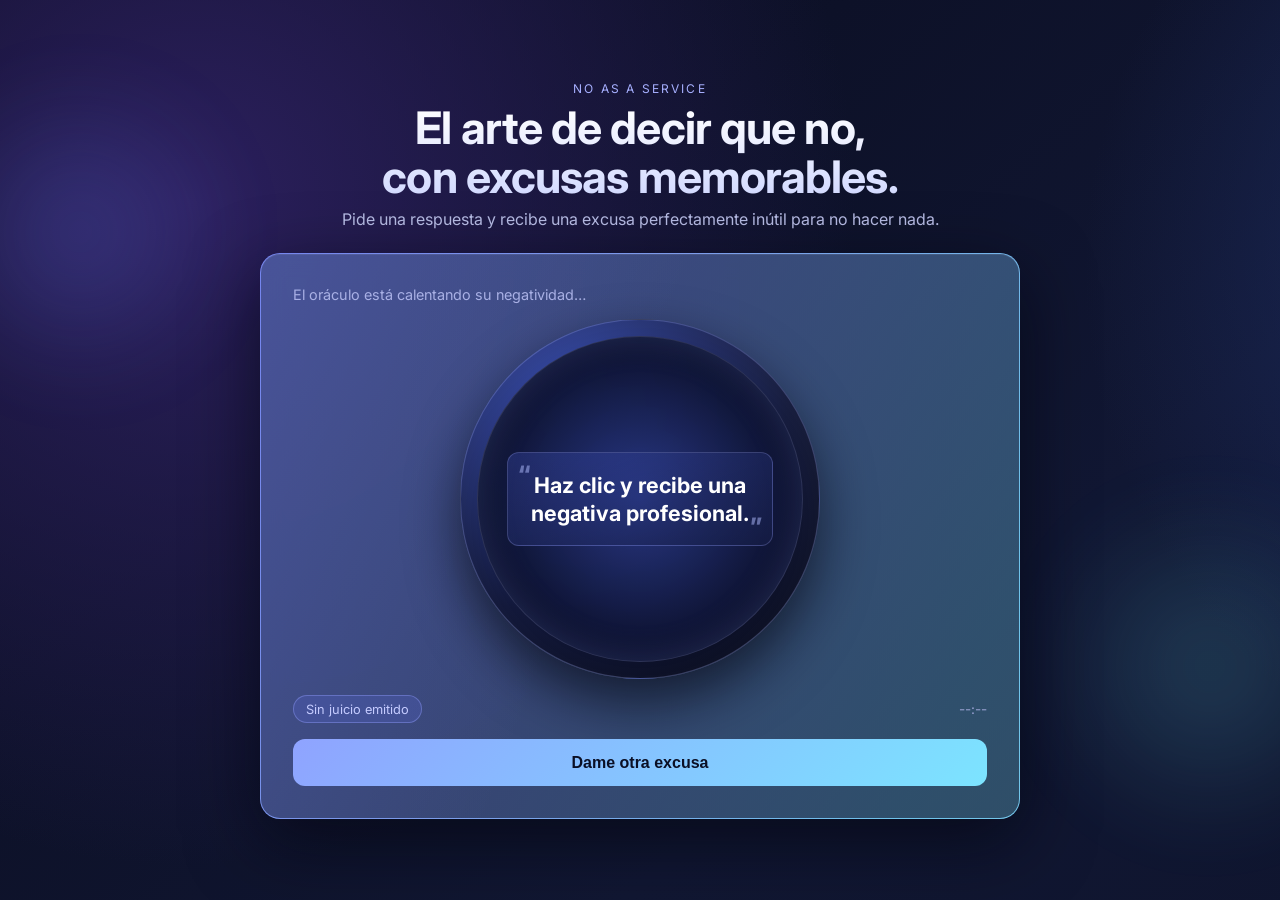
==== index.html @ e0b2ea65 "primer commit" ====
<!DOCTYPE html>
<html lang="es">
<head>
    <meta charset="UTF-8">
    <meta name="viewport" content="width=device-width, initial-scale=1.0">
    <title>No as a Service | Elegante</title>
    <link rel="preconnect" href="https://fonts.googleapis.com">
    <link rel="preconnect" href="https://fonts.gstatic.com" crossorigin>
    <link href="https://fonts.googleapis.com/css2?family=Inter:wght@400;500;600;700;800&display=swap" rel="stylesheet">
    <link rel="stylesheet" href="style.css">
</head>
<body>
    <div class="rain-layer" id="rainLayer" aria-hidden="true"></div>
    <main class="page">
        <section class="hero">
            <p class="eyebrow">No as a Service</p>
            <h1>El arte de decir que no,<br>con excusas memorables.</h1>
            <p class="subtitle">Pide una respuesta y recibe una excusa perfectamente inútil para no hacer nada.</p>
        </section>

        <section class="card" aria-live="polite">
            <p class="status" id="status">El oráculo está calentando su negatividad…</p>
            <div class="fortune-shell">
                <div class="fortune-core">
                    <blockquote class="phrase" id="phrase">Haz clic y recibe una negativa profesional.</blockquote>
                </div>
            </div>
            <p class="reject-stamp" id="rejectStamp" aria-hidden="true">DENEGADO</p>
            <div class="meta">
                <span class="badge" id="source">Sin juicio emitido</span>
                <span class="time" id="time">--:--</span>
            </div>
            <button class="cta" id="nextPhraseBtn" type="button">Dame otra excusa</button>
        </section>
    </main>

    <script src="app.js"></script>
</body>
</html>
---- style.css ----
* {
	box-sizing: border-box;
}

body {
	margin: 0;
	min-height: 100vh;
	font-family: 'Inter', system-ui, -apple-system, Segoe UI, Roboto, sans-serif;
	color: #ecebff;
	background:
		radial-gradient(circle at 10% 15%, #2c205e 0, transparent 32%),
		radial-gradient(circle at 85% 20%, #1e2f66 0, transparent 28%),
		linear-gradient(140deg, #090b1d 0%, #111733 40%, #0b1024 100%);
	background-size: 150% 150%, 150% 150%, 180% 180%;
	animation: auroraFlow 22s ease-in-out infinite;
	display: grid;
	place-items: center;
	padding: 2rem;
	position: relative;
	overflow: hidden;
}

body::before,
body::after {
	content: '';
	position: fixed;
	z-index: -1;
	border-radius: 50%;
	filter: blur(44px);
	opacity: 0.45;
	pointer-events: none;
}

body::before {
	width: 320px;
	height: 320px;
	left: -80px;
	top: 8%;
	background: radial-gradient(circle, rgba(109, 125, 255, 0.55) 0%, rgba(109, 125, 255, 0) 70%);
	animation: driftOne 16s ease-in-out infinite;
}

body::after {
	width: 360px;
	height: 360px;
	right: -110px;
	bottom: 6%;
	background: radial-gradient(circle, rgba(111, 235, 255, 0.42) 0%, rgba(111, 235, 255, 0) 70%);
	animation: driftTwo 18s ease-in-out infinite;
}

.page {
	width: min(760px, 100%);
	display: grid;
	gap: 1.5rem;
	position: relative;
	z-index: 2;
}

.hero {
	text-align: center;
	position: relative;
}

.eyebrow {
	margin: 0;
	text-transform: uppercase;
	letter-spacing: 0.18em;
	font-size: 0.75rem;
	color: #a7b0ff;
}

h1 {
	margin: 0.5rem 0 0.4rem;
	font-size: clamp(1.8rem, 4vw, 2.8rem);
	line-height: 1.1;
	letter-spacing: -0.02em;
	background: linear-gradient(180deg, #ffffff 0%, #cfd7ff 100%);
	-webkit-background-clip: text;
	background-clip: text;
	color: transparent;
}

.subtitle {
	margin: 0;
	color: #b8bde6;
	font-size: 1rem;
}

.card {
	background:
		linear-gradient(140deg, rgba(24, 31, 71, 0.62) 0%, rgba(11, 15, 35, 0.65) 100%) padding-box,
		linear-gradient(
			115deg,
			rgba(126, 145, 255, 0.9) 0%,
			rgba(136, 170, 255, 0.9) 16%,
			rgba(122, 214, 255, 0.9) 34%,
			rgba(139, 227, 255, 0.9) 50%,
			rgba(171, 201, 255, 0.9) 66%,
			rgba(186, 169, 255, 0.9) 82%,
			rgba(161, 159, 255, 0.9) 100%
		) border-box;
	border: 1px solid transparent;
	backdrop-filter: blur(12px);
	border-radius: 20px;
	padding: clamp(1.2rem, 4vw, 2rem);
	box-shadow:
		0 22px 70px rgba(3, 5, 16, 0.65),
		inset 0 1px 0 rgba(255, 255, 255, 0.08);
	display: grid;
	gap: 1rem;
	position: relative;
	overflow: hidden;
	background-size: 100% 100%, 260% 260%;
	animation: borderFlow 8.5s ease-in-out infinite alternate, borderGlow 3s ease-in-out infinite;
}

.card::before {
	content: '';
	position: absolute;
	inset: 0;
	background: linear-gradient(110deg, rgba(142, 158, 255, 0.16) 0%, rgba(142, 158, 255, 0) 45%);
	pointer-events: none;
}

.card::after {
	content: '';
	position: absolute;
	left: 0;
	top: 0;
	height: 3px;
	width: 100%;
	background: linear-gradient(90deg, rgba(124, 228, 255, 0) 0%, rgba(124, 228, 255, 0.95) 50%, rgba(124, 228, 255, 0) 100%);
	opacity: 0;
	pointer-events: none;
	transform: translateX(-100%);
}

.rain-layer {
	position: fixed;
	inset: 0;
	pointer-events: none;
	overflow: hidden;
	z-index: 1;
}

.rain-chip {
	position: absolute;
	top: -14vh;
	left: 0;
	font-size: 0.72rem;
	font-weight: 800;
	letter-spacing: 0.09em;
	padding: 0.28rem 0.5rem;
	border-radius: 999px;
	color: rgba(225, 232, 255, 0.7);
	background: rgba(110, 125, 255, 0.14);
	border: 1px solid rgba(168, 179, 255, 0.2);
	opacity: 0;
	transform: translateY(0) translateX(0) rotate(0deg);
	animation: rainDrop var(--chip-duration, 7s) linear 1 forwards;
}

.status {
	margin: 0;
	color: #a9b0e5;
	font-size: 0.9rem;
	position: relative;
	z-index: 2;
}

.fortune-shell {
	width: min(360px, 100%);
	aspect-ratio: 1;
	margin-inline: auto;
	border-radius: 50%;
	padding: 1rem;
	background: radial-gradient(circle at 32% 24%, #3449ad 0%, #111739 58%, #05070f 100%);
	border: 1px solid rgba(175, 188, 255, 0.28);
	box-shadow:
		inset 0 20px 55px rgba(255, 255, 255, 0.05),
		0 24px 52px rgba(5, 7, 18, 0.66);
	display: grid;
	place-items: center;
	transition: transform 260ms ease, filter 260ms ease, box-shadow 260ms ease;
	position: relative;
	z-index: 2;
	overflow: visible;
}

.fortune-shell.is-revealed {
	animation: revealSpin 520ms cubic-bezier(0.2, 0.8, 0.2, 1);
}

.fortune-core {
	width: 100%;
	height: 100%;
	border-radius: 50%;
	display: grid;
	place-items: center;
	padding: clamp(1.1rem, 3vw, 1.8rem);
	background: radial-gradient(circle at center, rgba(42, 57, 136, 0.95) 0%, rgba(10, 14, 38, 0.98) 72%);
	border: 1px solid rgba(169, 181, 255, 0.22);
	box-shadow: inset 0 0 34px rgba(130, 151, 255, 0.24);
	position: relative;
	z-index: 3;
}

.phrase {
	margin: 0;
	text-align: center;
	font-size: clamp(1rem, 2.8vw, 1.35rem);
	font-weight: 700;
	line-height: 1.3;
	color: #ffffff;
	transition: opacity 220ms ease, transform 220ms ease, filter 220ms ease;
	padding: clamp(0.85rem, 2.4vw, 1.15rem);
	border-radius: 12px;
	background: linear-gradient(160deg, rgba(67, 86, 196, 0.32) 0%, rgba(22, 30, 71, 0.66) 100%);
	border: 1px solid rgba(166, 177, 255, 0.25);
	position: relative;
}

.phrase::before,
.phrase::after {
	position: absolute;
	font-size: 1.5rem;
	font-weight: 800;
	color: rgba(178, 190, 255, 0.5);
}

.phrase::before {
	content: '“';
	left: 0.65rem;
	top: 0.4rem;
}

.phrase::after {
	content: '”';
	right: 0.65rem;
	bottom: 0.2rem;
}

.card.is-loading .phrase {
	opacity: 0.55;
	transform: translateY(2px);
	filter: blur(0.6px);
	animation: phraseBreath 1.1s ease-in-out infinite;
}

.card.is-loading .fortune-shell {
	animation: oracleShake 680ms ease-in-out infinite;
	filter: saturate(1.15);
	box-shadow:
		inset 0 20px 55px rgba(255, 255, 255, 0.05),
		0 22px 56px rgba(32, 53, 167, 0.45);
}

.card.is-loading .fortune-core {
	animation: oraclePulse 900ms ease-in-out infinite;
}

.card.is-loading {
	animation-duration: 3.6s, 1.25s;
}

.card.is-loading::after {
	opacity: 1;
	animation: scanLine 1.3s linear infinite;
}

.meta {
	display: flex;
	justify-content: space-between;
	align-items: center;
	gap: 0.75rem;
	position: relative;
	z-index: 2;
}

.reject-stamp {
	position: absolute;
	right: 1.25rem;
	bottom: 5.2rem;
	margin: 0;
	font-size: 0.82rem;
	font-weight: 800;
	letter-spacing: 0.12em;
	color: rgba(255, 126, 126, 0.95);
	border: 2px solid rgba(255, 126, 126, 0.9);
	border-radius: 8px;
	padding: 0.3rem 0.55rem;
	transform: rotate(-14deg) scale(0.6);
	opacity: 0;
	text-shadow: 0 0 10px rgba(255, 88, 88, 0.25);
	background: rgba(45, 7, 11, 0.25);
	pointer-events: none;
	z-index: 3;
}

.card.is-stamped .reject-stamp {
	animation: stampIn 560ms cubic-bezier(0.18, 0.82, 0.24, 1);
}

.badge {
	font-size: 0.8rem;
	color: #c5cbff;
	background: rgba(98, 110, 241, 0.2);
	border: 1px solid rgba(151, 161, 255, 0.4);
	border-radius: 999px;
	padding: 0.35rem 0.75rem;
}

.time {
	font-size: 0.85rem;
	color: #98a0d1;
}

.cta {
	border: 0;
	border-radius: 12px;
	padding: 0.9rem 1.1rem;
	font-size: 1rem;
	font-weight: 700;
	color: #0a0f25;
	background: linear-gradient(135deg, #8fa3ff 0%, #7ce4ff 100%);
	cursor: pointer;
	transition: transform 160ms ease, box-shadow 160ms ease, filter 160ms ease;
	position: relative;
	overflow: hidden;
	z-index: 2;
}

.cta::after {
	content: '';
	position: absolute;
	top: 0;
	left: -40%;
	width: 30%;
	height: 100%;
	background: linear-gradient(100deg, rgba(255, 255, 255, 0), rgba(255, 255, 255, 0.45), rgba(255, 255, 255, 0));
	transform: skewX(-20deg);
	transition: left 320ms ease;
}

.cta:hover {
	transform: translateY(-1px);
	box-shadow: 0 14px 28px rgba(124, 228, 255, 0.25);
	filter: saturate(1.1);
}

.cta:hover::after {
	left: 115%;
}

.cta:active {
	transform: translateY(0);
}

.cta:disabled {
	opacity: 0.65;
	cursor: wait;
}

.cta.is-loading {
	filter: saturate(0.95);
}

.cta.is-loading::after {
	left: -50%;
	animation: buttonSweep 1s linear infinite;
}

body.is-fetching::before {
	animation-duration: 7.5s;
	opacity: 0.58;
}

body.is-fetching::after {
	animation-duration: 8.5s;
	opacity: 0.56;
}

@media (prefers-reduced-motion: reduce) {
	body::before,
	body::after,
	.phrase,
	.cta {
		transition: none;
		animation: none;
	}

	body,
	.card::after {
		animation: none;
	}

	.card {
		animation: none;
	}

	.no-chip,
	.reject-stamp,
	.card.is-stamped .reject-stamp {
		animation: none !important;
	}

	.rain-chip {
		animation: none !important;
	}

	.fortune-shell,
	.fortune-shell.is-revealed,
	.card.is-loading .fortune-shell,
	.card.is-loading .fortune-core {
		animation: none !important;
	}
}

@keyframes auroraFlow {
	0%,
	100% {
		background-position: 0% 0%, 100% 0%, 50% 50%;
	}
	50% {
		background-position: 18% 20%, 82% 30%, 50% 65%;
	}
}

@keyframes driftOne {
	0%,
	100% {
		transform: translateY(0) translateX(0);
	}
	50% {
		transform: translateY(-20px) translateX(12px);
	}
}

@keyframes driftTwo {
	0%,
	100% {
		transform: translateY(0) translateX(0);
	}
	50% {
		transform: translateY(16px) translateX(-14px);
	}
}

@keyframes scanLine {
	0% {
		transform: translateX(-100%);
	}
	100% {
		transform: translateX(100%);
	}
}

@keyframes phraseBreath {
	0%,
	100% {
		opacity: 0.45;
		transform: translateY(2px) scale(0.995);
	}
	50% {
		opacity: 0.72;
		transform: translateY(0) scale(1);
	}
}

@keyframes buttonSweep {
	0% {
		left: -50%;
	}
	100% {
		left: 120%;
	}
}

@keyframes oracleShake {
	0%,
	100% {
		transform: rotate(0deg) translateY(0);
	}
	25% {
		transform: rotate(-1deg) translateY(-2px);
	}
	75% {
		transform: rotate(1deg) translateY(2px);
	}
}

@keyframes oraclePulse {
	0%,
	100% {
		box-shadow: inset 0 0 14px rgba(130, 151, 255, 0.1);
	}
	50% {
		box-shadow: inset 0 0 36px rgba(140, 165, 255, 0.34);
	}
}

@keyframes revealSpin {
	0% {
		transform: rotate(0deg) scale(0.98);
	}
	55% {
		transform: rotate(10deg) scale(1.01);
	}
	100% {
		transform: rotate(0deg) scale(1);
	}
}

@keyframes rainDrop {
	0% {
		opacity: 0;
		transform: translateY(-10vh) translateX(0) rotate(0deg);
	}
	12% {
		opacity: 0.52;
	}
	86% {
		opacity: 0.48;
	}
	100% {
		opacity: 0;
		transform: translateY(115vh) translateX(var(--chip-drift, 12px)) rotate(var(--chip-rotation, 5deg));
	}
}

@keyframes stampIn {
	0% {
		opacity: 0;
		transform: rotate(-14deg) scale(0.5);
	}
	50% {
		opacity: 0.98;
		transform: rotate(-14deg) scale(1.12);
	}
	100% {
		opacity: 0.82;
		transform: rotate(-14deg) scale(1);
	}
}

@keyframes borderFlow {
	0% {
		background-position: 0 0, 0% 50%;
	}
	100% {
		background-position: 0 0, 100% 50%;
	}
}

@keyframes borderGlow {
	0%,
	100% {
		box-shadow:
			0 22px 70px rgba(3, 5, 16, 0.65),
			0 0 0 rgba(110, 230, 255, 0),
			inset 0 1px 0 rgba(255, 255, 255, 0.08);
	}
	50% {
		box-shadow:
			0 22px 70px rgba(3, 5, 16, 0.65),
			0 0 18px rgba(120, 234, 255, 0.2),
			inset 0 1px 0 rgba(255, 255, 255, 0.12);
	}
}

@media (max-width: 560px) {
	body {
		padding: 1rem;
	}

	.meta {
		flex-direction: column;
		align-items: flex-start;
	}

	.reject-stamp {
		right: 1rem;
		bottom: 5rem;
	}

	.fortune-core {
		padding: 1.2rem;
	}

}
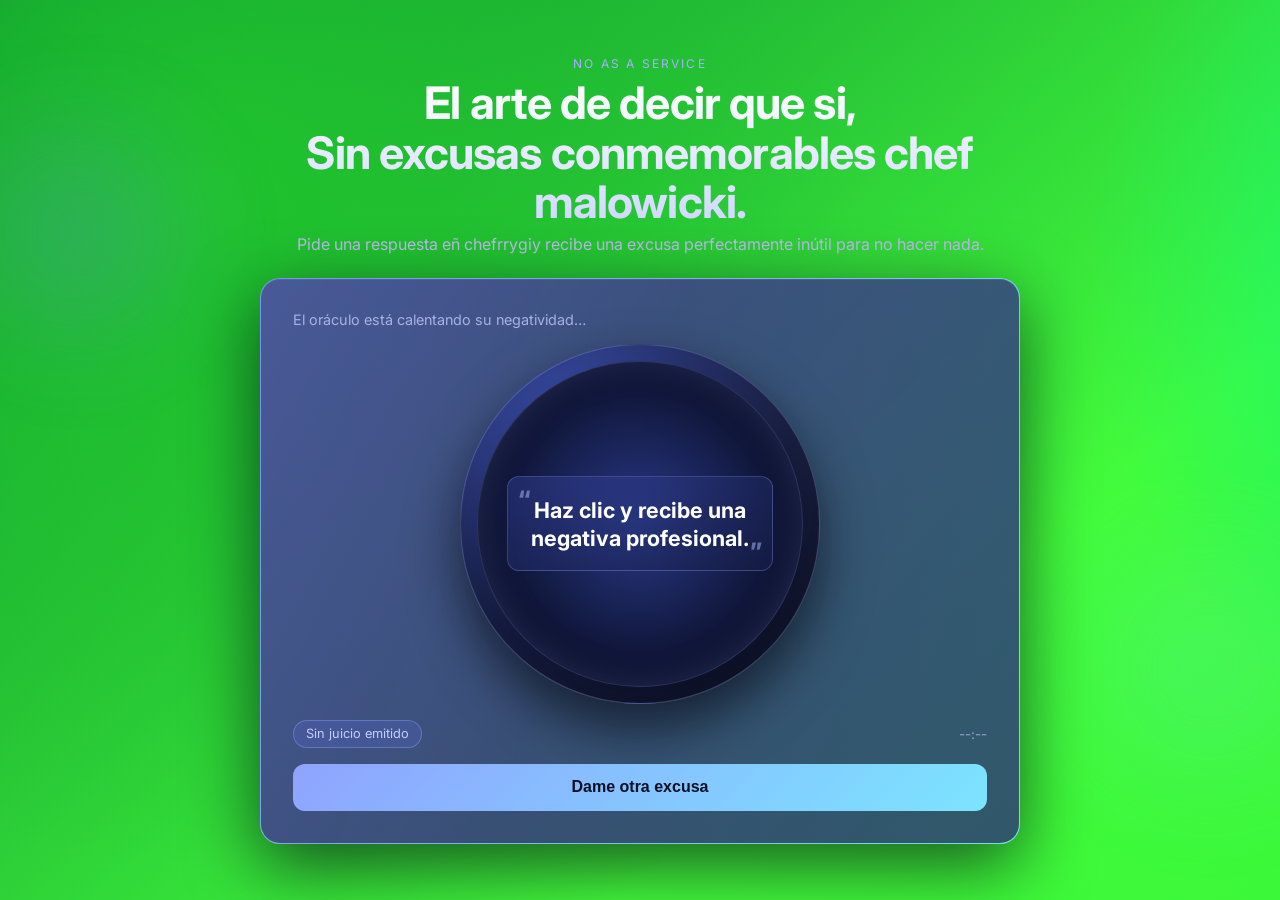
==== commit 43089ca2: "nuevos cambios" ====
--- a/index.html
+++ b/index.html
@@ -14,8 +14,8 @@
     <main class="page">
         <section class="hero">
             <p class="eyebrow">No as a Service</p>
-            <h1>El arte de decir que no,<br>con excusas memorables.</h1>
-            <p class="subtitle">Pide una respuesta y recibe una excusa perfectamente inútil para no hacer nada.</p>
+            <h1>El arte de decir que si,<br>Sin excusas conmemorables chef malowicki.</h1>
+            <p class="subtitle">Pide una respuesta eñ chefrrygiy recibe una excusa perfectamente inútil para no hacer nada.</p>
         </section>
 
         <section class="card" aria-live="polite">
--- a/style.css
+++ b/style.css
@@ -8,9 +8,9 @@
 	font-family: 'Inter', system-ui, -apple-system, Segoe UI, Roboto, sans-serif;
 	color: #ecebff;
 	background:
-		radial-gradient(circle at 10% 15%, #2c205e 0, transparent 32%),
-		radial-gradient(circle at 85% 20%, #1e2f66 0, transparent 28%),
-		linear-gradient(140deg, #090b1d 0%, #111733 40%, #0b1024 100%);
+		radial-gradient(circle at 10% 15%, #20c42e 0, transparent 32%),
+		radial-gradient(circle at 85% 20%, #09f386 0, transparent 28%),
+		linear-gradient(140deg, #0b8b31 0%, #43fc3c 40%, #24ec2e 100%);
 	background-size: 150% 150%, 150% 150%, 180% 180%;
 	animation: auroraFlow 22s ease-in-out infinite;
 	display: grid;
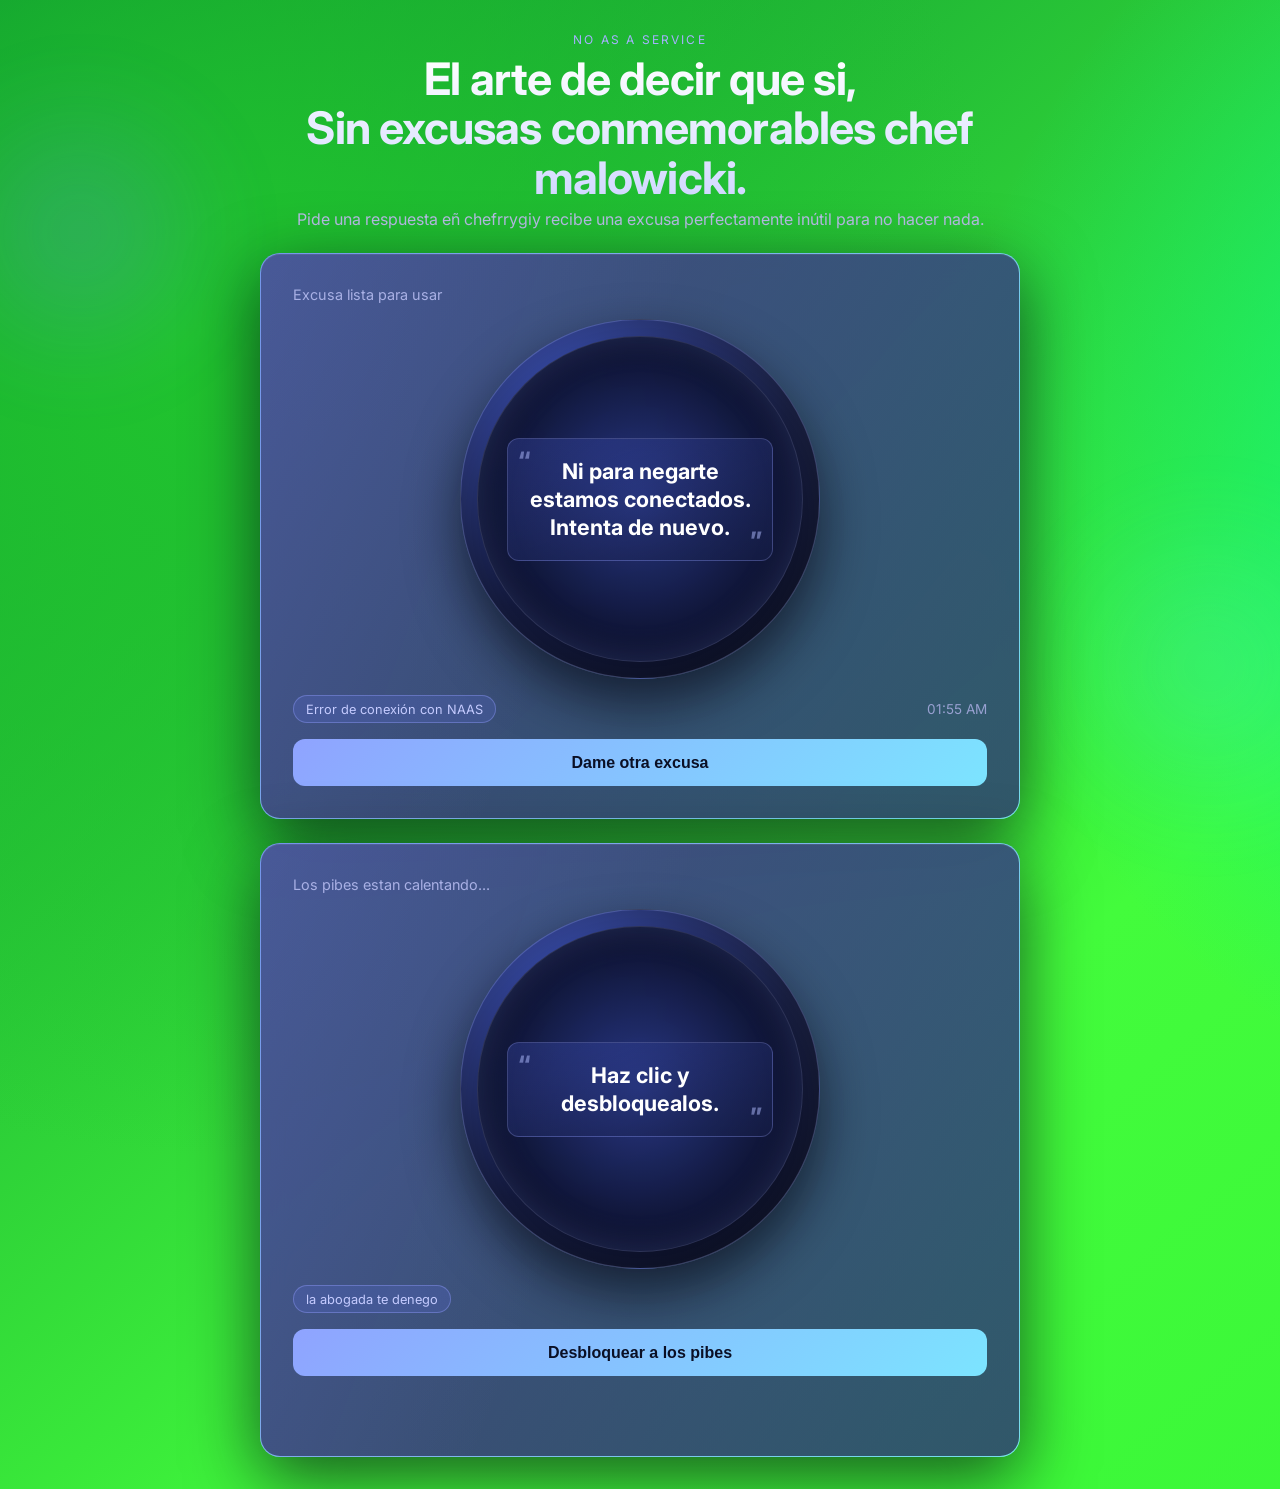
==== commit c674e2df: "modificaciones AGUS" ====
--- a/index.html
+++ b/index.html
@@ -32,6 +32,21 @@
             </div>
             <button class="cta" id="nextPhraseBtn" type="button">Dame otra excusa</button>
         </section>
+
+        <section class="card" aria-live="polite">
+            <p class="status" id="status">Los pibes estan calentando...</p>
+            <div class="fortune-shell">
+                <div class="fortune-core">
+                    <blockquote class="phrase" id="phrase">Haz clic y desbloquealos.</blockquote>
+                </div>
+            </div>
+            <p class="reject-stamp" id="rejectStamp" aria-hidden="true">ERROR</p>
+            <div class="meta">
+                <span class="badge" id="source">la abogada te denego</span>
+            </div>
+            <button class="cta" id="desbloquearBtn">Desbloquear a los pibes</button>
+            <p><a href="fotopibes.html"></a></p>
+        </section>
     </main>
 
     <script src="app.js"></script>
--- a/style.css
+++ b/style.css
@@ -17,7 +17,6 @@
 	place-items: center;
 	padding: 2rem;
 	position: relative;
-	overflow: hidden;
 }
 
 body::before,
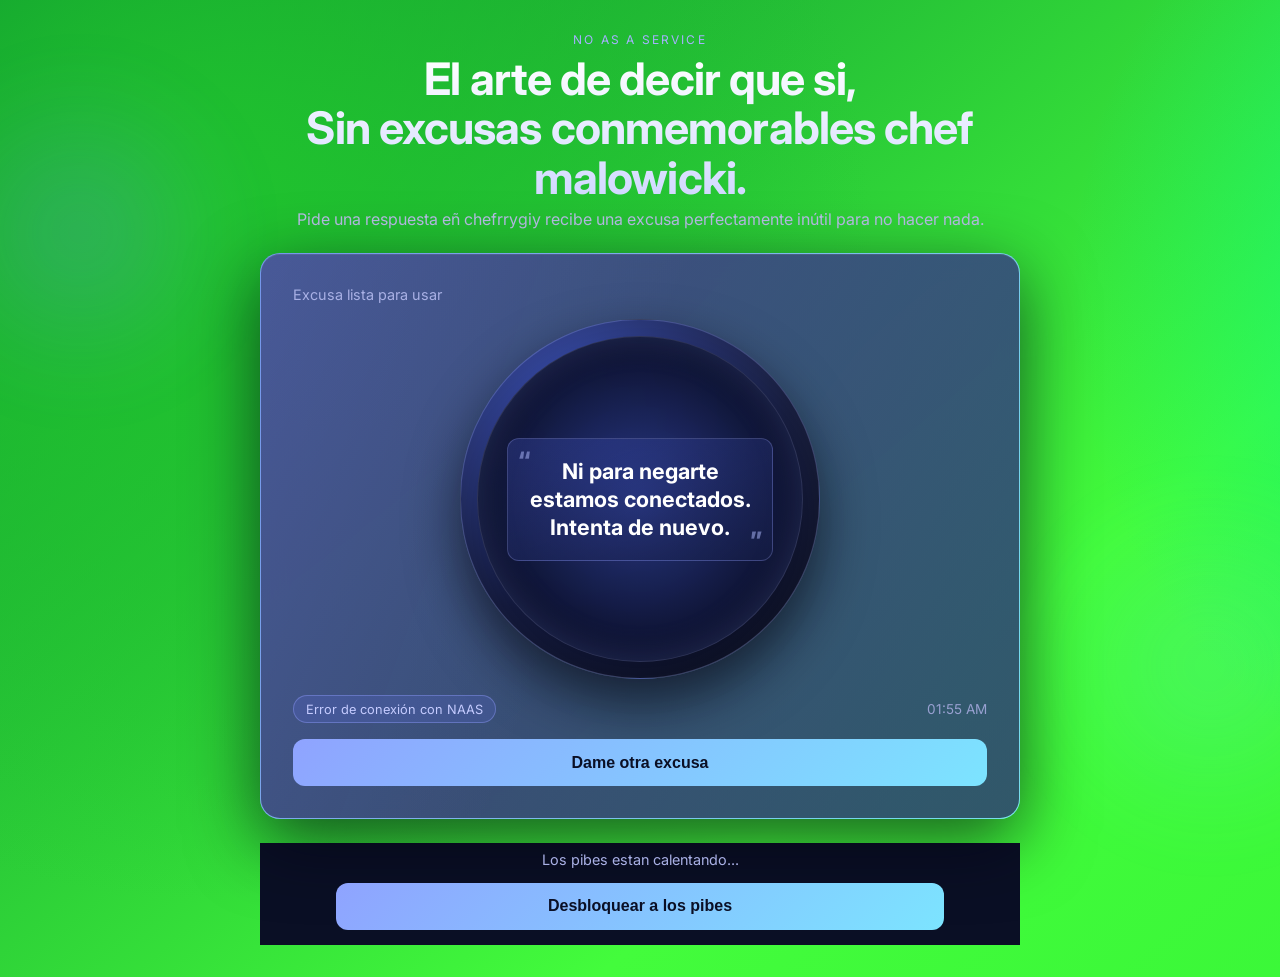
==== commit e903fbdc: "Cambios estilo pedro" ====
--- a/index.html
+++ b/index.html
@@ -33,17 +33,8 @@
             <button class="cta" id="nextPhraseBtn" type="button">Dame otra excusa</button>
         </section>
 
-        <section class="card" aria-live="polite">
+        <section class="card1" aria-live="polite">
             <p class="status" id="status">Los pibes estan calentando...</p>
-            <div class="fortune-shell">
-                <div class="fortune-core">
-                    <blockquote class="phrase" id="phrase">Haz clic y desbloquealos.</blockquote>
-                </div>
-            </div>
-            <p class="reject-stamp" id="rejectStamp" aria-hidden="true">ERROR</p>
-            <div class="meta">
-                <span class="badge" id="source">la abogada te denego</span>
-            </div>
             <button class="cta" id="desbloquearBtn">Desbloquear a los pibes</button>
             <p><a href="fotopibes.html"></a></p>
         </section>
--- a/style.css
+++ b/style.css
@@ -380,6 +380,21 @@
 	opacity: 0.56;
 }
 
+.card1 {
+	width: 100%;
+	text-align: center;
+	background-color: #0a0f25;
+}
+
+.card1 button{
+	width: 80%;
+}
+
+.card1 p{
+	margin-top:1%;
+	margin-bottom:2%;
+}
+
 @media (prefers-reduced-motion: reduce) {
 	body::before,
 	body::after,
